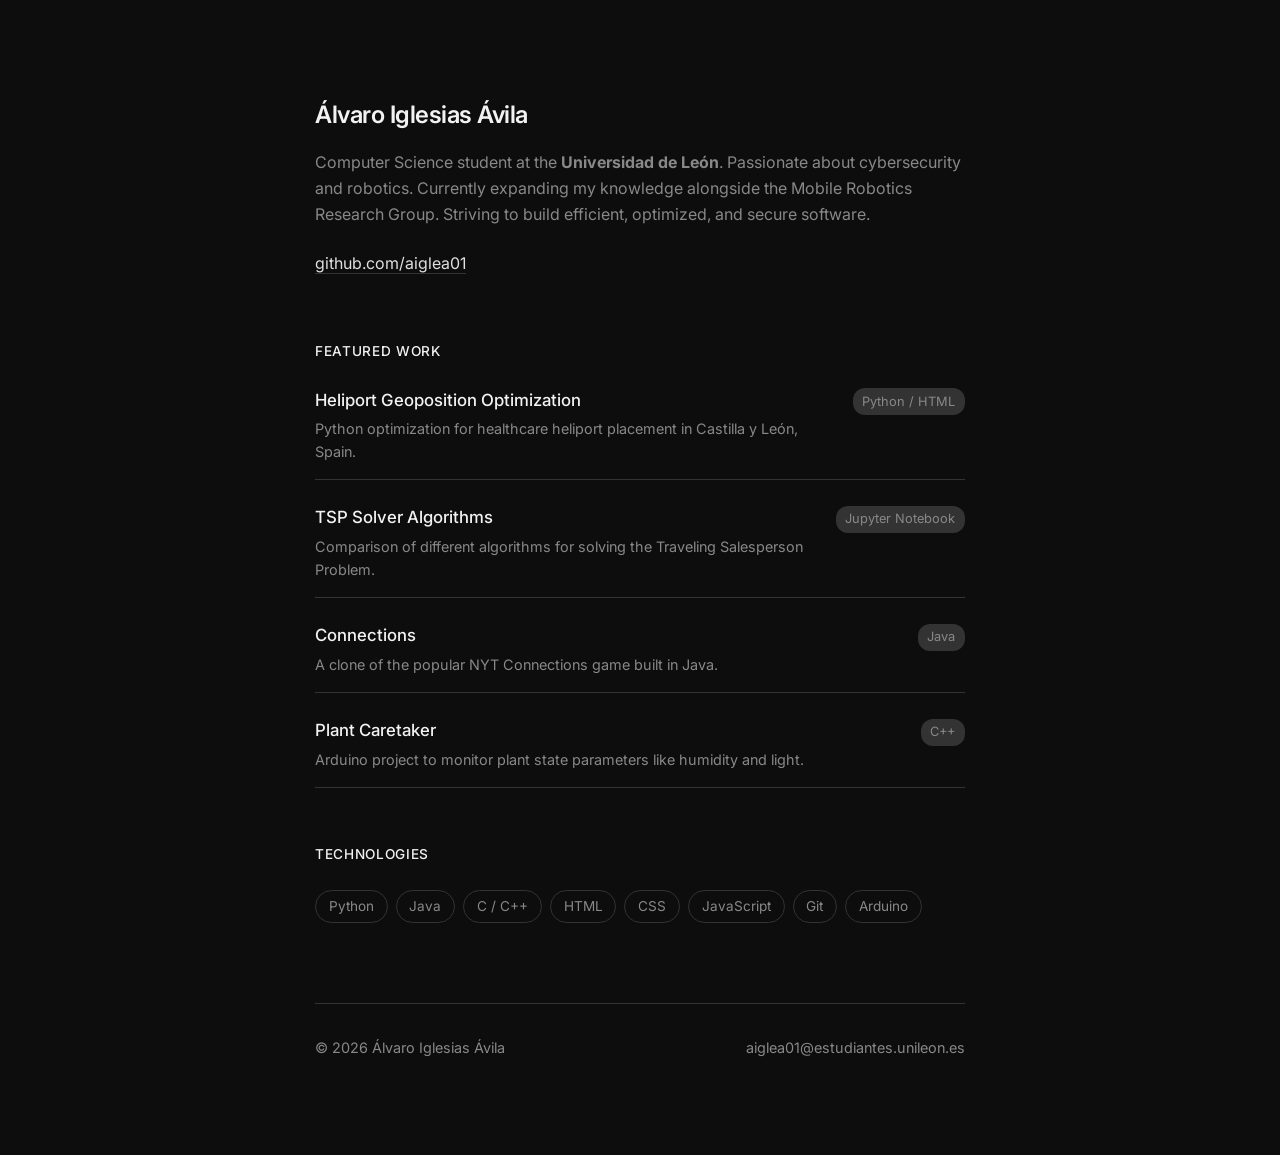
==== index.html @ 60347c6a "Basic schema for web page added" ====
<!DOCTYPE html>
<html lang="en">
<head>
    <meta charset="UTF-8">
    <meta name="viewport" content="width=device-width, initial-scale=1.0">
    <title>Álvaro Iglesias Ávila | aiglea01</title>
    <link rel="preconnect" href="https://fonts.googleapis.com">
    <link rel="preconnect" href="https://fonts.gstatic.com" crossorigin>
    <link href="https://fonts.googleapis.com/css2?family=Inter:wght@400;500;600&display=swap" rel="stylesheet">
    <style>
        :root {
            --bg-color: #0d0d0d;
            --text-main: #f2f2f2;
            --text-muted: #888888;
            --accent: #333333;
            --accent-hover: #444444;
            --link-color: #e0e0e0;
        }

        * {
            box-sizing: border-box;
            margin: 0;
            padding: 0;
        }

        body {
            font-family: 'Inter', -apple-system, BlinkMacSystemFont, "Segoe UI", Roboto, Helvetica, Arial, sans-serif;
            background-color: var(--bg-color);
            color: var(--text-main);
            line-height: 1.6;
            -webkit-font-smoothing: antialiased;
            padding: 2rem;
        }

        main {
            max-width: 650px;
            margin: 4rem auto;
        }

        header {
            margin-bottom: 4rem;
        }

        h1 {
            font-size: 1.5rem;
            font-weight: 600;
            margin-bottom: 1rem;
            letter-spacing: -0.02em;
        }

        .bio {
            color: var(--text-muted);
            font-size: 1rem;
            margin-bottom: 1.5rem;
        }

        .bio a {
            color: var(--link-color);
            text-decoration: none;
            border-bottom: 1px solid var(--accent);
            transition: border-color 0.2s;
        }

        .bio a:hover {
            border-bottom-color: var(--link-color);
        }

        section {
            margin-bottom: 3.5rem;
        }

        h2 {
            font-size: 1rem;
            font-weight: 500;
            color: var(--text-main);
            margin-bottom: 1.5rem;
            text-transform: uppercase;
            letter-spacing: 0.05em;
            font-size: 0.85rem;
        }

        .project-grid {
            display: flex;
            flex-direction: column;
            gap: 1.5rem;
        }

        .project-card {
            display: flex;
            justify-content: space-between;
            align-items: baseline;
            padding-bottom: 1rem;
            border-bottom: 1px solid var(--accent);
            text-decoration: none;
            color: inherit;
            transition: opacity 0.2s;
        }

        .project-card:hover {
            opacity: 0.7;
        }

        .project-info {
            display: flex;
            flex-direction: column;
        }

        .project-title {
            font-weight: 500;
            font-size: 1.05rem;
            margin-bottom: 0.25rem;
        }

        .project-desc {
            color: var(--text-muted);
            font-size: 0.9rem;
        }

        .project-lang {
            font-size: 0.8rem;
            color: var(--text-muted);
            background: var(--accent);
            padding: 0.2rem 0.6rem;
            border-radius: 12px;
            white-space: nowrap;
            margin-left: 1rem;
        }

        .tech-list {
            display: flex;
            flex-wrap: wrap;
            gap: 0.5rem;
        }

        .tech-tag {
            font-size: 0.85rem;
            color: var(--text-muted);
            border: 1px solid var(--accent);
            padding: 0.3rem 0.8rem;
            border-radius: 20px;
        }

        footer {
            margin-top: 5rem;
            padding-top: 2rem;
            border-top: 1px solid var(--accent);
            display: flex;
            justify-content: space-between;
            color: var(--text-muted);
            font-size: 0.9rem;
        }

        footer a {
            color: var(--text-muted);
            text-decoration: none;
            transition: color 0.2s;
        }

        footer a:hover {
            color: var(--text-main);
        }

        @media (max-width: 600px) {
            .project-card {
                flex-direction: column;
                align-items: flex-start;
            }
            .project-lang {
                margin-left: 0;
                margin-top: 0.5rem;
            }
        }
    </style>
</head>
<body>

    <main>
        <header>
            <h1>Álvaro Iglesias Ávila</h1>
            <p class="bio">
                Computer Science student at the <strong>Universidad de León</strong>. Passionate about cybersecurity and robotics. Currently expanding my knowledge alongside the Mobile Robotics Research Group. Striving to build efficient, optimized, and secure software.
            </p>
            <p class="bio">
                <a href="https://github.com/aiglea01" target="_blank">github.com/aiglea01</a>
            </p>
        </header>

        <section>
            <h2>Featured Work</h2>
            <div class="project-grid">
                
                <a href="https://github.com/scsaule/heliport-geoposition-optimization" target="_blank" class="project-card">
                    <div class="project-info">
                        <span class="project-title">Heliport Geoposition Optimization</span>
                        <span class="project-desc">Python optimization for healthcare heliport placement in Castilla y León, Spain.</span>
                    </div>
                    <span class="project-lang">Python / HTML</span>
                </a>

                <a href="https://github.com/aiglea01/TSP" target="_blank" class="project-card">
                    <div class="project-info">
                        <span class="project-title">TSP Solver Algorithms</span>
                        <span class="project-desc">Comparison of different algorithms for solving the Traveling Salesperson Problem.</span>
                    </div>
                    <span class="project-lang">Jupyter Notebook</span>
                </a>

                <a href="https://github.com/scsaule/Connections" target="_blank" class="project-card">
                    <div class="project-info">
                        <span class="project-title">Connections</span>
                        <span class="project-desc">A clone of the popular NYT Connections game built in Java.</span>
                    </div>
                    <span class="project-lang">Java</span>
                </a>

                <a href="https://github.com/aiglea01/plant_caretaker" target="_blank" class="project-card">
                    <div class="project-info">
                        <span class="project-title">Plant Caretaker</span>
                        <span class="project-desc">Arduino project to monitor plant state parameters like humidity and light.</span>
                    </div>
                    <span class="project-lang">C++</span>
                </a>

            </div>
        </section>

        <section>
            <h2>Technologies</h2>
            <div class="tech-list">
                <span class="tech-tag">Python</span>
                <span class="tech-tag">Java</span>
                <span class="tech-tag">C / C++</span>
                <span class="tech-tag">HTML</span>
                <span class="tech-tag">CSS</span>
                <span class="tech-tag">JavaScript</span>
                <span class="tech-tag">Git</span>
                <span class="tech-tag">Arduino</span>
            </div>
        </section>

        <footer>
            <span>© 2026 Álvaro Iglesias Ávila</span>
            <a href="mailto:aiglea01@estudiantes.unileon.es">aiglea01@estudiantes.unileon.es</a>
        </footer>
    </main>

</body>
</html>
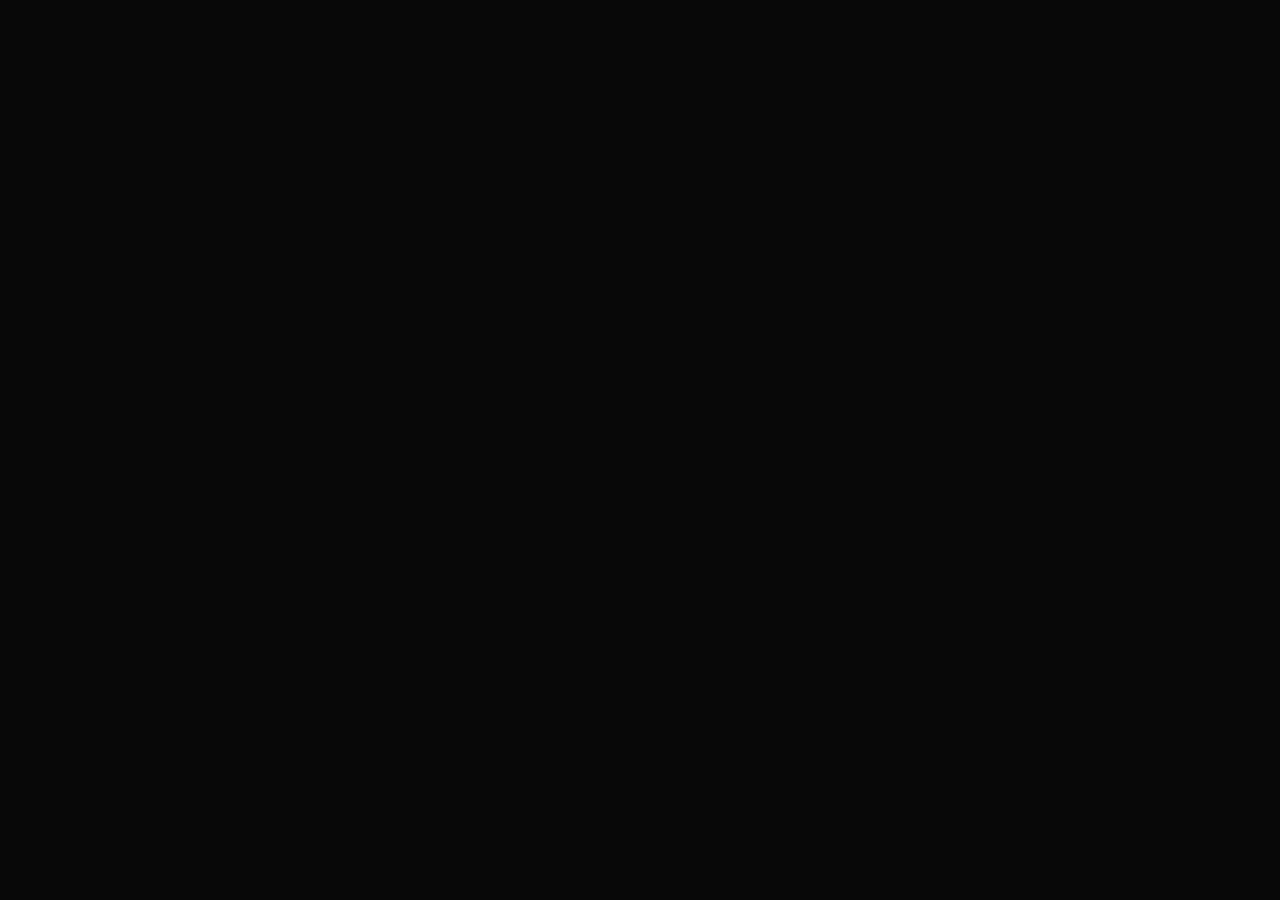
==== commit dbf987f5: "Improved animations and colors" ====
--- a/index.html
+++ b/index.html
@@ -1,5 +1,5 @@
 <!DOCTYPE html>
-<html lang="en">
+<html lang="es">
 <head>
     <meta charset="UTF-8">
     <meta name="viewport" content="width=device-width, initial-scale=1.0">
@@ -9,12 +9,17 @@
     <link href="https://fonts.googleapis.com/css2?family=Inter:wght@400;500;600&display=swap" rel="stylesheet">
     <style>
         :root {
-            --bg-color: #0d0d0d;
+            --bg-color: #080808;
+            --card-bg: #111;
             --text-main: #f2f2f2;
             --text-muted: #888888;
-            --accent: #333333;
-            --accent-hover: #444444;
-            --link-color: #e0e0e0;
+            
+            /* NUEVO COLOR DE ACENTO NARANJA VIBRANTE */
+            --accent-color: #ff9f43; /* Naranja tech moderno */
+            --accent-hover: #e68a2e;
+            
+            --border-muted: #222222;
+            --animation-speed: 0.6s;
         }
 
         * {
@@ -30,55 +35,85 @@
             line-height: 1.6;
             -webkit-font-smoothing: antialiased;
             padding: 2rem;
+            opacity: 0;
+            animation: fadeInBody 1s ease-out forwards;
         }
 
         main {
-            max-width: 650px;
-            margin: 4rem auto;
-        }
-
-        header {
-            margin-bottom: 4rem;
-        }
+            max-width: 680px;
+            margin: 5rem auto;
+        }
+
+        /* --- Animaciones Keyframes --- */
+        @keyframes fadeInBody {
+            to { opacity: 1; }
+        }
+
+        @keyframes slideInUp {
+            from {
+                opacity: 0;
+                transform: translateY(20px);
+            }
+            to {
+                opacity: 1;
+                transform: translateY(0);
+            }
+        }
+
+        /* --- Estilos de Sección con Animación --- */
+        header, section, footer {
+            opacity: 0;
+            animation: slideInUp var(--animation-speed) ease-out forwards;
+        }
+
+        header { animation-delay: 0.2s; margin-bottom: 5rem; text-align: center;}
+        section:nth-of-type(1) { animation-delay: 0.4s; }
+        section:nth-of-type(2) { animation-delay: 0.6s; }
+        footer { animation-delay: 0.8s; }
 
         h1 {
-            font-size: 1.5rem;
+            font-size: 2.2rem;
             font-weight: 600;
             margin-bottom: 1rem;
-            letter-spacing: -0.02em;
+            letter-spacing: -0.04em;
+            color: var(--text-main);
         }
 
         .bio {
             color: var(--text-muted);
-            font-size: 1rem;
-            margin-bottom: 1.5rem;
+            font-size: 1.05rem;
+            max-width: 580px;
+            margin: 0 auto 1.5rem auto;
         }
 
         .bio a {
             color: var(--link-color);
             text-decoration: none;
-            border-bottom: 1px solid var(--accent);
-            transition: border-color 0.2s;
+            border-bottom: 1px solid var(--border-muted);
+            transition: all 0.3s ease;
         }
 
         .bio a:hover {
-            border-bottom-color: var(--link-color);
+            /* COLOR EN ENLACES DE BIO */
+            border-bottom-color: var(--accent-color);
+            color: var(--accent-color);
         }
 
         section {
-            margin-bottom: 3.5rem;
+            margin-bottom: 4rem;
         }
 
         h2 {
-            font-size: 1rem;
+            font-size: 0.85rem;
             font-weight: 500;
             color: var(--text-main);
-            margin-bottom: 1.5rem;
+            margin-bottom: 2rem;
             text-transform: uppercase;
-            letter-spacing: 0.05em;
-            font-size: 0.85rem;
-        }
-
+            letter-spacing: 0.15em;
+            opacity: 0.6;
+        }
+
+        /* --- Project Grid & Cards --- */
         .project-grid {
             display: flex;
             flex-direction: column;
@@ -88,161 +123,107 @@
         .project-card {
             display: flex;
             justify-content: space-between;
-            align-items: baseline;
-            padding-bottom: 1rem;
-            border-bottom: 1px solid var(--accent);
+            align-items: center;
+            padding: 1.5rem;
+            background-color: var(--card-bg);
+            border: 1px solid var(--border-muted);
+            border-radius: 12px;
             text-decoration: none;
             color: inherit;
-            transition: opacity 0.2s;
+            transition: transform 0.3s ease, border-color 0.3s ease, background-color 0.3s ease, box-shadow 0.3s ease;
         }
 
         .project-card:hover {
-            opacity: 0.7;
+            transform: translateY(-4px);
+            /* COLOR EN BORDE Y SOMBRA DE TARJETA */
+            border-color: var(--accent-color);
+            background-color: #161616;
+            box-shadow: 0 8px 30px rgba(255, 159, 67, 0.1); /* Brillo sutil naranja */
         }
 
         .project-info {
             display: flex;
             flex-direction: column;
+            gap: 0.3rem;
         }
 
         .project-title {
-            font-weight: 500;
-            font-size: 1.05rem;
-            margin-bottom: 0.25rem;
+            font-weight: 600;
+            font-size: 1.15rem;
+            color: var(--text-main);
+            transition: color 0.3s ease;
+        }
+        
+        /* El título también cambia ligeramente de color en hover */
+        .project-card:hover .project-title {
+            color: #fff;
         }
 
         .project-desc {
             color: var(--text-muted);
-            font-size: 0.9rem;
+            font-size: 0.95rem;
+            max-width: 480px;
+        }
+
+        .project-meta {
+            text-align: right;
+            display: flex;
+            flex-direction: column;
+            align-items: flex-end;
+            gap: 0.5rem;
+            margin-left: 1.5rem;
         }
 
         .project-lang {
             font-size: 0.8rem;
-            color: var(--text-muted);
-            background: var(--accent);
-            padding: 0.2rem 0.6rem;
-            border-radius: 12px;
-            white-space: nowrap;
-            margin-left: 1rem;
-        }
-
-        .tech-list {
-            display: flex;
-            flex-wrap: wrap;
-            gap: 0.5rem;
-        }
-
-        .tech-tag {
-            font-size: 0.85rem;
-            color: var(--text-muted);
-            border: 1px solid var(--accent);
+            font-weight: 600;
+            /* COLOR EN ETIQUETA DE LENGUAJE */
+            color: #000; /* Texto oscuro para contraste */
+            background: var(--accent-color);
             padding: 0.3rem 0.8rem;
             border-radius: 20px;
-        }
-
+            white-space: nowrap;
+        }
+
+        /* --- Tech Tags --- */
+        .tech-list {
+            display: flex;
+            flex-wrap: wrap;
+            gap: 0.75rem;
+        }
+
+        .tech-tag {
+            font-size: 0.9rem;
+            font-weight: 500;
+            color: var(--text-muted);
+            border: 1px solid var(--border-muted);
+            padding: 0.5rem 1.2rem;
+            border-radius: 25px;
+            transition: all 0.3s ease;
+            cursor: default;
+            background-color: rgba(255,255,255,0.02);
+        }
+
+        .tech-tag:hover {
+            /* COLOR EN ETIQUETAS DE TECNOLOGÍA */
+            border-color: var(--accent-color);
+            color: var(--accent-color);
+            background-color: rgba(255, 159, 67, 0.03);
+            transform: scale(1.03);
+        }
+
+        /* --- Footer --- */
         footer {
-            margin-top: 5rem;
-            padding-top: 2rem;
-            border-top: 1px solid var(--accent);
+            margin-top: 6rem;
+            padding-top: 2.5rem;
+            border-top: 1px solid var(--border-muted);
             display: flex;
             justify-content: space-between;
-            color: var(--text-muted);
-            font-size: 0.9rem;
+            align-items: center;
+            color: var(--text-muted);
+            font-size: 0.95rem;
         }
 
         footer a {
             color: var(--text-muted);
             text-decoration: none;
-            transition: color 0.2s;
-        }
-
-        footer a:hover {
-            color: var(--text-main);
-        }
-
-        @media (max-width: 600px) {
-            .project-card {
-                flex-direction: column;
-                align-items: flex-start;
-            }
-            .project-lang {
-                margin-left: 0;
-                margin-top: 0.5rem;
-            }
-        }
-    </style>
-</head>
-<body>
-
-    <main>
-        <header>
-            <h1>Álvaro Iglesias Ávila</h1>
-            <p class="bio">
-                Computer Science student at the <strong>Universidad de León</strong>. Passionate about cybersecurity and robotics. Currently expanding my knowledge alongside the Mobile Robotics Research Group. Striving to build efficient, optimized, and secure software.
-            </p>
-            <p class="bio">
-                <a href="https://github.com/aiglea01" target="_blank">github.com/aiglea01</a>
-            </p>
-        </header>
-
-        <section>
-            <h2>Featured Work</h2>
-            <div class="project-grid">
-                
-                <a href="https://github.com/scsaule/heliport-geoposition-optimization" target="_blank" class="project-card">
-                    <div class="project-info">
-                        <span class="project-title">Heliport Geoposition Optimization</span>
-                        <span class="project-desc">Python optimization for healthcare heliport placement in Castilla y León, Spain.</span>
-                    </div>
-                    <span class="project-lang">Python / HTML</span>
-                </a>
-
-                <a href="https://github.com/aiglea01/TSP" target="_blank" class="project-card">
-                    <div class="project-info">
-                        <span class="project-title">TSP Solver Algorithms</span>
-                        <span class="project-desc">Comparison of different algorithms for solving the Traveling Salesperson Problem.</span>
-                    </div>
-                    <span class="project-lang">Jupyter Notebook</span>
-                </a>
-
-                <a href="https://github.com/scsaule/Connections" target="_blank" class="project-card">
-                    <div class="project-info">
-                        <span class="project-title">Connections</span>
-                        <span class="project-desc">A clone of the popular NYT Connections game built in Java.</span>
-                    </div>
-                    <span class="project-lang">Java</span>
-                </a>
-
-                <a href="https://github.com/aiglea01/plant_caretaker" target="_blank" class="project-card">
-                    <div class="project-info">
-                        <span class="project-title">Plant Caretaker</span>
-                        <span class="project-desc">Arduino project to monitor plant state parameters like humidity and light.</span>
-                    </div>
-                    <span class="project-lang">C++</span>
-                </a>
-
-            </div>
-        </section>
-
-        <section>
-            <h2>Technologies</h2>
-            <div class="tech-list">
-                <span class="tech-tag">Python</span>
-                <span class="tech-tag">Java</span>
-                <span class="tech-tag">C / C++</span>
-                <span class="tech-tag">HTML</span>
-                <span class="tech-tag">CSS</span>
-                <span class="tech-tag">JavaScript</span>
-                <span class="tech-tag">Git</span>
-                <span class="tech-tag">Arduino</span>
-            </div>
-        </section>
-
-        <footer>
-            <span>© 2026 Álvaro Iglesias Ávila</span>
-            <a href="mailto:aiglea01@estudiantes.unileon.es">aiglea01@estudiantes.unileon.es</a>
-        </footer>
-    </main>
-
-</body>
-</html>
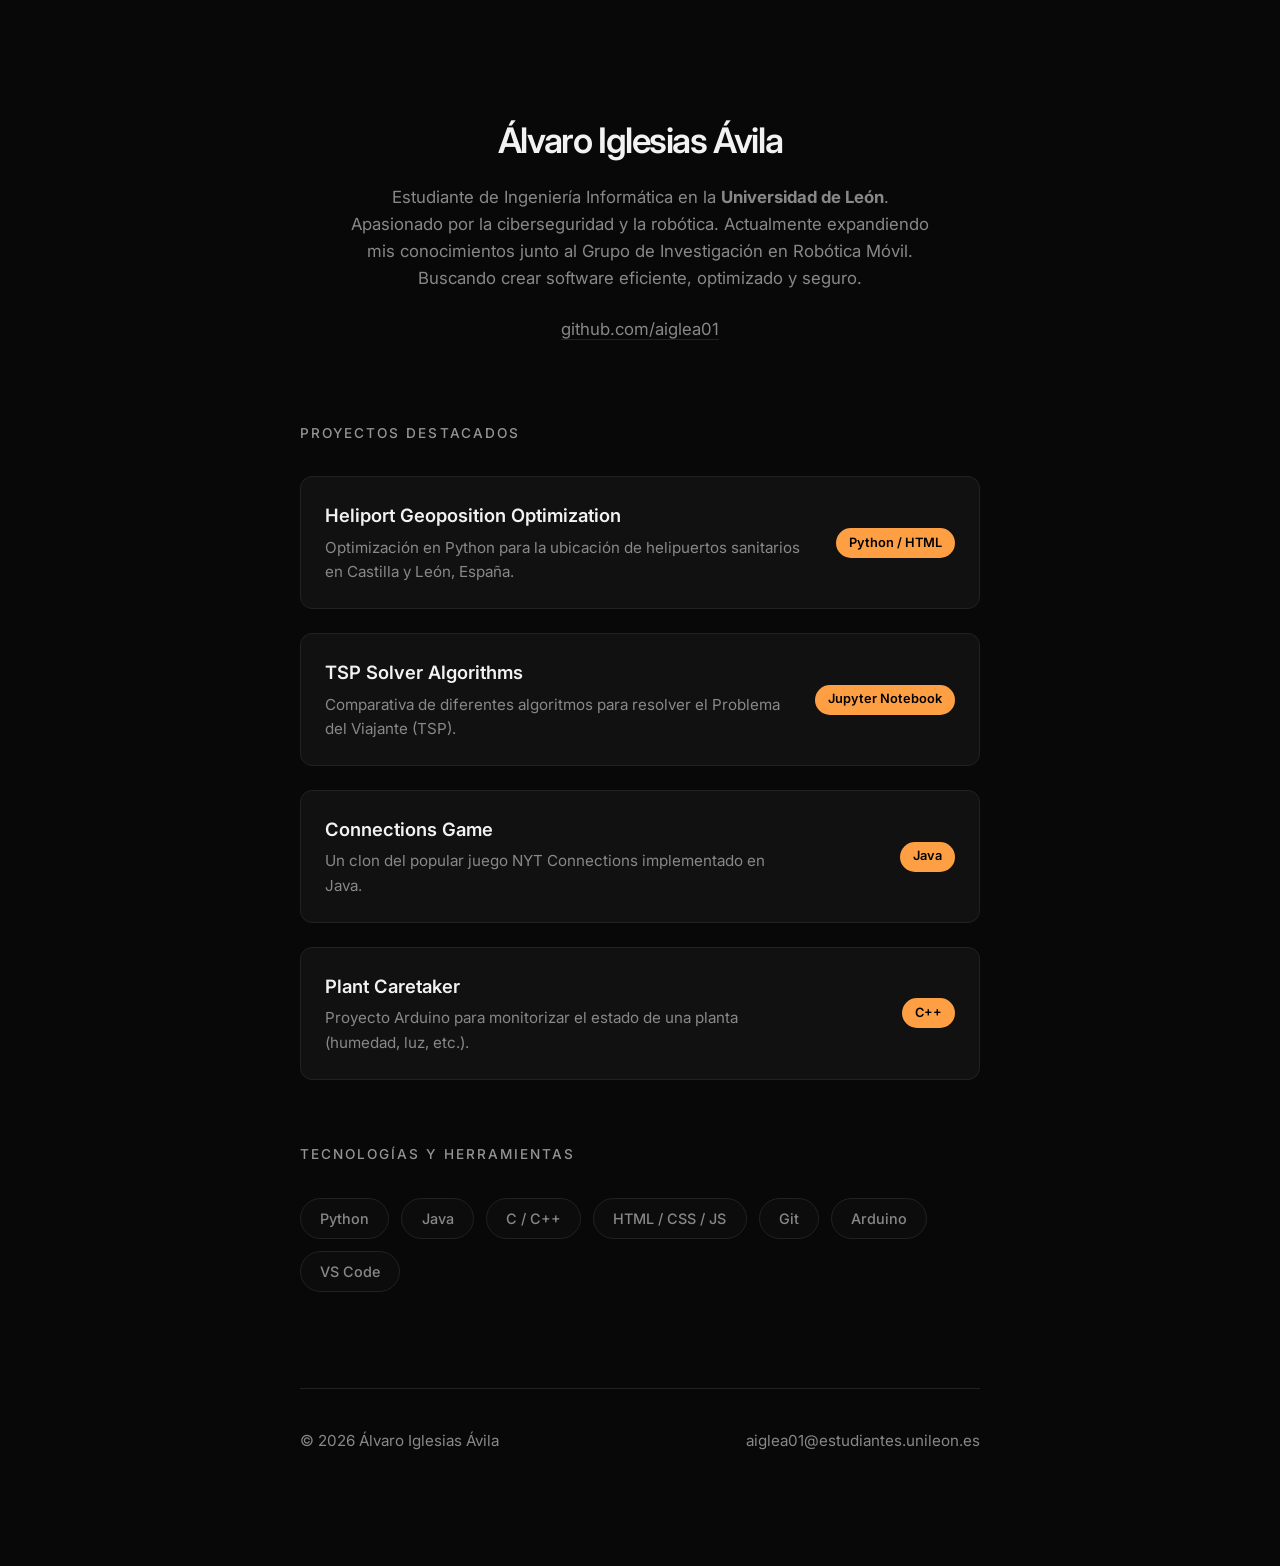
==== commit 5f44a2fd: "Error fixed" ====
--- a/index.html
+++ b/index.html
@@ -227,3 +227,119 @@
         footer a {
             color: var(--text-muted);
             text-decoration: none;
+            transition: all 0.3s ease;
+            border-bottom: 1px solid transparent;
+        }
+
+        footer a:hover {
+            color: var(--accent-color);
+            border-bottom-color: var(--accent-color);
+        }
+
+        /* --- Responsive --- */
+        @media (max-width: 650px) {
+            main { margin: 3rem auto; padding: 0 1rem; }
+            h1 { font-size: 1.9rem; }
+            .project-card {
+                flex-direction: column;
+                align-items: flex-start;
+                gap: 1rem;
+                padding: 1.25rem;
+            }
+            .project-meta {
+                text-align: left;
+                align-items: flex-start;
+                width: 100%;
+                margin-left: 0;
+                border-top: 1px solid var(--border-muted);
+                padding-top: 1rem;
+            }
+            footer {
+                flex-direction: column;
+                gap: 1rem;
+                text-align: center;
+            }
+        }
+    </style>
+</head>
+<body>
+
+    <main>
+        <header>
+            <h1>Álvaro Iglesias Ávila</h1>
+            <p class="bio">
+                Estudiante de Ingeniería Informática en la <strong>Universidad de León</strong>. Apasionado por la ciberseguridad y la robótica. Actualmente expandiendo mis conocimientos junto al Grupo de Investigación en Robótica Móvil. Buscando crear software eficiente, optimizado y seguro.
+            </p>
+            <p class="bio">
+                <a href="https://github.com/aiglea01" target="_blank">github.com/aiglea01</a>
+            </p>
+        </header>
+
+        <section>
+            <h2>Proyectos Destacados</h2>
+            <div class="project-grid">
+                
+                <a href="https://github.com/scsaule/heliport-geoposition-optimization" target="_blank" class="project-card">
+                    <div class="project-info">
+                        <span class="project-title">Heliport Geoposition Optimization</span>
+                        <span class="project-desc">Optimización en Python para la ubicación de helipuertos sanitarios en Castilla y León, España.</span>
+                    </div>
+                    <div class="project-meta">
+                        <span class="project-lang">Python / HTML</span>
+                    </div>
+                </a>
+
+                <a href="https://github.com/aiglea01/TSP" target="_blank" class="project-card">
+                    <div class="project-info">
+                        <span class="project-title">TSP Solver Algorithms</span>
+                        <span class="project-desc">Comparativa de diferentes algoritmos para resolver el Problema del Viajante (TSP).</span>
+                    </div>
+                    <div class="project-meta">
+                        <span class="project-lang">Jupyter Notebook</span>
+                    </div>
+                </a>
+
+                <a href="https://github.com/scsaule/Connections" target="_blank" class="project-card">
+                    <div class="project-info">
+                        <span class="project-title">Connections Game</span>
+                        <span class="project-desc">Un clon del popular juego NYT Connections implementado en Java.</span>
+                    </div>
+                    <div class="project-meta">
+                        <span class="project-lang">Java</span>
+                    </div>
+                </a>
+
+                <a href="https://github.com/aiglea01/plant_caretaker" target="_blank" class="project-card">
+                    <div class="project-info">
+                        <span class="project-title">Plant Caretaker</span>
+                        <span class="project-desc">Proyecto Arduino para monitorizar el estado de una planta (humedad, luz, etc.).</span>
+                    </div>
+                    <div class="project-meta">
+                        <span class="project-lang">C++</span>
+                    </div>
+                </a>
+
+            </div>
+        </section>
+
+        <section>
+            <h2>Tecnologías y Herramientas</h2>
+            <div class="tech-list">
+                <span class="tech-tag">Python</span>
+                <span class="tech-tag">Java</span>
+                <span class="tech-tag">C / C++</span>
+                <span class="tech-tag">HTML / CSS / JS</span>
+                <span class="tech-tag">Git</span>
+                <span class="tech-tag">Arduino</span>
+                <span class="tech-tag">VS Code</span>
+            </div>
+        </section>
+
+        <footer>
+            <span>© 2026 Álvaro Iglesias Ávila</span>
+            <a href="mailto:aiglea01@estudiantes.unileon.es">aiglea01@estudiantes.unileon.es</a>
+        </footer>
+    </main>
+
+</body>
+</html>
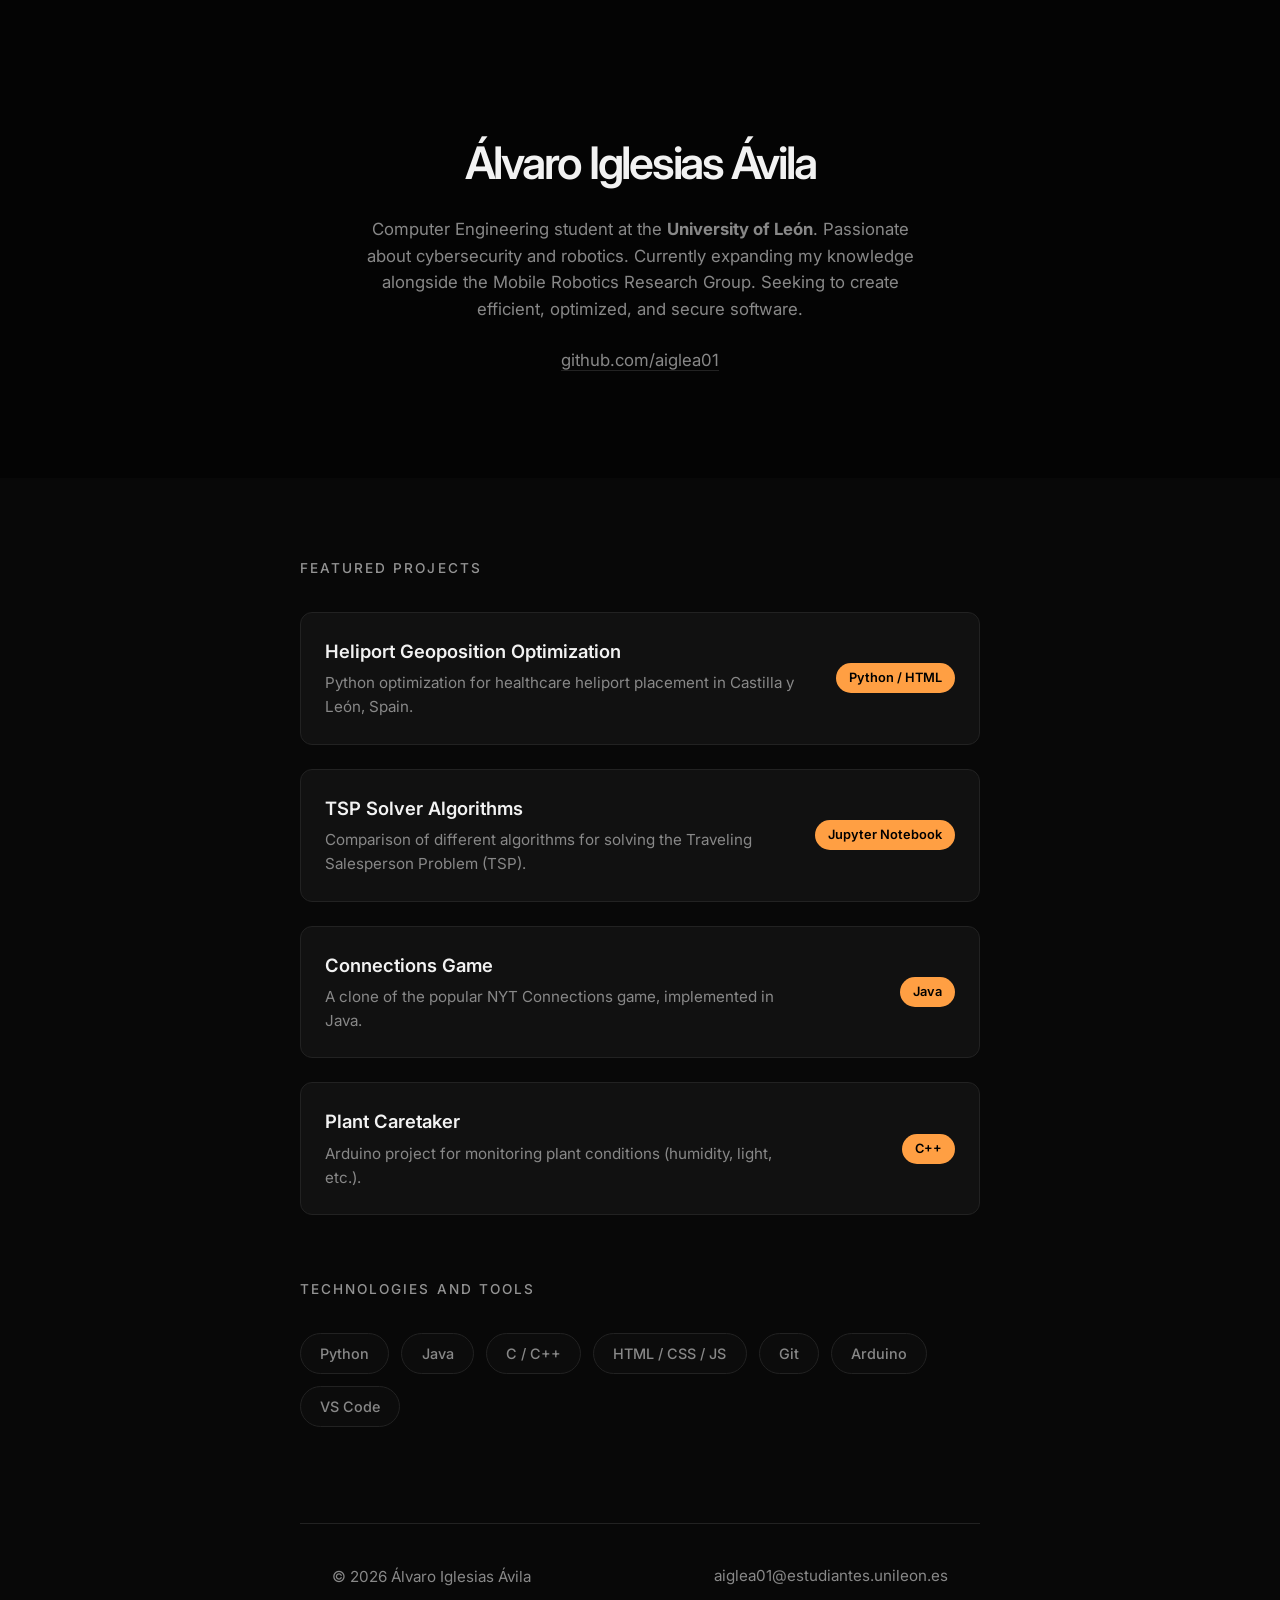
==== commit 734aa324: "Image added and translated to english" ====
--- a/index.html
+++ b/index.html
@@ -1,5 +1,5 @@
 <!DOCTYPE html>
-<html lang="es">
+<html lang="en">
 <head>
     <meta charset="UTF-8">
     <meta name="viewport" content="width=device-width, initial-scale=1.0">
@@ -14,8 +14,8 @@
             --text-main: #f2f2f2;
             --text-muted: #888888;
             
-            /* NUEVO COLOR DE ACENTO NARANJA VIBRANTE */
-            --accent-color: #ff9f43; /* Naranja tech moderno */
+            /* VIBRANT ORANGE ACCENT COLOR */
+            --accent-color: #ff9f43; /* Modern tech orange */
             --accent-hover: #e68a2e;
             
             --border-muted: #222222;
@@ -34,17 +34,12 @@
             color: var(--text-main);
             line-height: 1.6;
             -webkit-font-smoothing: antialiased;
-            padding: 2rem;
+            padding: 0; /* Removing body padding to let the banner breathe */
             opacity: 0;
             animation: fadeInBody 1s ease-out forwards;
         }
 
-        main {
-            max-width: 680px;
-            margin: 5rem auto;
-        }
-
-        /* --- Animaciones Keyframes --- */
+        /* --- Keyframes Animations --- */
         @keyframes fadeInBody {
             to { opacity: 1; }
         }
@@ -60,23 +55,55 @@
             }
         }
 
-        /* --- Estilos de Sección con Animación --- */
+        /* --- Animated Section Styles --- */
         header, section, footer {
             opacity: 0;
             animation: slideInUp var(--animation-speed) ease-out forwards;
         }
 
-        header { animation-delay: 0.2s; margin-bottom: 5rem; text-align: center;}
+        header {
+            animation-delay: 0.2s;
+            margin-bottom: 5rem;
+            text-align: center;
+            /* HEADER BANNER INTEGRATION */
+            position: relative;
+            background-image: url('image_0.png');
+            background-size: cover;
+            background-position: center;
+            padding: 8rem 2rem 5rem 2rem; /* Large top padding to move text off the image, bottom padding for breathing room */
+        }
+
+        /* Dark overlay for readability over the photo */
+        header::after {
+            content: '';
+            position: absolute;
+            top: 0;
+            left: 0;
+            width: 100%;
+            height: 100%;
+            background-color: rgba(0, 0, 0, 0.4); /* Subtle dark overlay */
+            z-index: 1;
+        }
+
+        main {
+            max-width: 680px;
+            margin: 0 auto 5rem auto; /* Large bottom margin for pie de página separation */
+            position: relative;
+            z-index: 2; /* Main content above header overlay */
+        }
+
         section:nth-of-type(1) { animation-delay: 0.4s; }
         section:nth-of-type(2) { animation-delay: 0.6s; }
         footer { animation-delay: 0.8s; }
 
         h1 {
-            font-size: 2.2rem;
+            font-size: 2.8rem;
             font-weight: 600;
             margin-bottom: 1rem;
-            letter-spacing: -0.04em;
+            letter-spacing: -0.05em;
             color: var(--text-main);
+            position: relative;
+            z-index: 3; /* Title above overlay and other content */
         }
 
         .bio {
@@ -84,6 +111,8 @@
             font-size: 1.05rem;
             max-width: 580px;
             margin: 0 auto 1.5rem auto;
+            position: relative;
+            z-index: 3;
         }
 
         .bio a {
@@ -94,7 +123,7 @@
         }
 
         .bio a:hover {
-            /* COLOR EN ENLACES DE BIO */
+            /* COLOR ON BIO LINKS */
             border-bottom-color: var(--accent-color);
             color: var(--accent-color);
         }
@@ -135,10 +164,10 @@
 
         .project-card:hover {
             transform: translateY(-4px);
-            /* COLOR EN BORDE Y SOMBRA DE TARJETA */
+            /* COLOR ON CARD BORDER AND SHADOW */
             border-color: var(--accent-color);
             background-color: #161616;
-            box-shadow: 0 8px 30px rgba(255, 159, 67, 0.1); /* Brillo sutil naranja */
+            box-shadow: 0 8px 30px rgba(255, 159, 67, 0.1); /* Subtle orange glow */
         }
 
         .project-info {
@@ -154,7 +183,7 @@
             transition: color 0.3s ease;
         }
         
-        /* El título también cambia ligeramente de color en hover */
+        /* The title also changes color slightly on hover */
         .project-card:hover .project-title {
             color: #fff;
         }
@@ -177,8 +206,8 @@
         .project-lang {
             font-size: 0.8rem;
             font-weight: 600;
-            /* COLOR EN ETIQUETA DE LENGUAJE */
-            color: #000; /* Texto oscuro para contraste */
+            /* COLOR ON LANGUAGE TAG */
+            color: #000; /* Dark text for contrast */
             background: var(--accent-color);
             padding: 0.3rem 0.8rem;
             border-radius: 20px;
@@ -205,23 +234,25 @@
         }
 
         .tech-tag:hover {
-            /* COLOR EN ETIQUETAS DE TECNOLOGÍA */
+            /* COLOR ON TECH TAGS */
             border-color: var(--accent-color);
             color: var(--accent-color);
             background-color: rgba(255, 159, 67, 0.03);
             transform: scale(1.03);
         }
 
-        /* --- Footer --- */
+        /* --- Pie de página (Footer) --- */
         footer {
             margin-top: 6rem;
-            padding-top: 2.5rem;
+            padding: 2.5rem 2rem 1.5rem 2rem;
             border-top: 1px solid var(--border-muted);
             display: flex;
             justify-content: space-between;
             align-items: center;
             color: var(--text-muted);
             font-size: 0.95rem;
+            position: relative;
+            z-index: 2;
         }
 
         footer a {
@@ -238,8 +269,9 @@
 
         /* --- Responsive --- */
         @media (max-width: 650px) {
-            main { margin: 3rem auto; padding: 0 1rem; }
-            h1 { font-size: 1.9rem; }
+            header { padding: 6rem 1rem 3rem 1rem; }
+            main { margin: 0 auto 3rem auto; padding: 0 1rem; }
+            h1 { font-size: 2.2rem; }
             .project-card {
                 flex-direction: column;
                 align-items: flex-start;
@@ -258,31 +290,32 @@
                 flex-direction: column;
                 gap: 1rem;
                 text-align: center;
+                padding: 2.5rem 1rem 1.5rem 1rem;
             }
         }
     </style>
 </head>
 <body>
 
+    <header>
+        <h1>Álvaro Iglesias Ávila</h1>
+        <p class="bio">
+            Computer Engineering student at the <strong>University of León</strong>. Passionate about cybersecurity and robotics. Currently expanding my knowledge alongside the Mobile Robotics Research Group. Seeking to create efficient, optimized, and secure software.
+        </p>
+        <p class="bio">
+            <a href="https://github.com/aiglea01" target="_blank">github.com/aiglea01</a>
+        </p>
+    </header>
+
     <main>
-        <header>
-            <h1>Álvaro Iglesias Ávila</h1>
-            <p class="bio">
-                Estudiante de Ingeniería Informática en la <strong>Universidad de León</strong>. Apasionado por la ciberseguridad y la robótica. Actualmente expandiendo mis conocimientos junto al Grupo de Investigación en Robótica Móvil. Buscando crear software eficiente, optimizado y seguro.
-            </p>
-            <p class="bio">
-                <a href="https://github.com/aiglea01" target="_blank">github.com/aiglea01</a>
-            </p>
-        </header>
-
         <section>
-            <h2>Proyectos Destacados</h2>
+            <h2>Featured Projects</h2>
             <div class="project-grid">
                 
                 <a href="https://github.com/scsaule/heliport-geoposition-optimization" target="_blank" class="project-card">
                     <div class="project-info">
                         <span class="project-title">Heliport Geoposition Optimization</span>
-                        <span class="project-desc">Optimización en Python para la ubicación de helipuertos sanitarios en Castilla y León, España.</span>
+                        <span class="project-desc">Python optimization for healthcare heliport placement in Castilla y León, Spain.</span>
                     </div>
                     <div class="project-meta">
                         <span class="project-lang">Python / HTML</span>
@@ -292,7 +325,7 @@
                 <a href="https://github.com/aiglea01/TSP" target="_blank" class="project-card">
                     <div class="project-info">
                         <span class="project-title">TSP Solver Algorithms</span>
-                        <span class="project-desc">Comparativa de diferentes algoritmos para resolver el Problema del Viajante (TSP).</span>
+                        <span class="project-desc">Comparison of different algorithms for solving the Traveling Salesperson Problem (TSP).</span>
                     </div>
                     <div class="project-meta">
                         <span class="project-lang">Jupyter Notebook</span>
@@ -302,7 +335,7 @@
                 <a href="https://github.com/scsaule/Connections" target="_blank" class="project-card">
                     <div class="project-info">
                         <span class="project-title">Connections Game</span>
-                        <span class="project-desc">Un clon del popular juego NYT Connections implementado en Java.</span>
+                        <span class="project-desc">A clone of the popular NYT Connections game, implemented in Java.</span>
                     </div>
                     <div class="project-meta">
                         <span class="project-lang">Java</span>
@@ -312,7 +345,7 @@
                 <a href="https://github.com/aiglea01/plant_caretaker" target="_blank" class="project-card">
                     <div class="project-info">
                         <span class="project-title">Plant Caretaker</span>
-                        <span class="project-desc">Proyecto Arduino para monitorizar el estado de una planta (humedad, luz, etc.).</span>
+                        <span class="project-desc">Arduino project for monitoring plant conditions (humidity, light, etc.).</span>
                     </div>
                     <div class="project-meta">
                         <span class="project-lang">C++</span>
@@ -323,7 +356,7 @@
         </section>
 
         <section>
-            <h2>Tecnologías y Herramientas</h2>
+            <h2>Technologies and Tools</h2>
             <div class="tech-list">
                 <span class="tech-tag">Python</span>
                 <span class="tech-tag">Java</span>
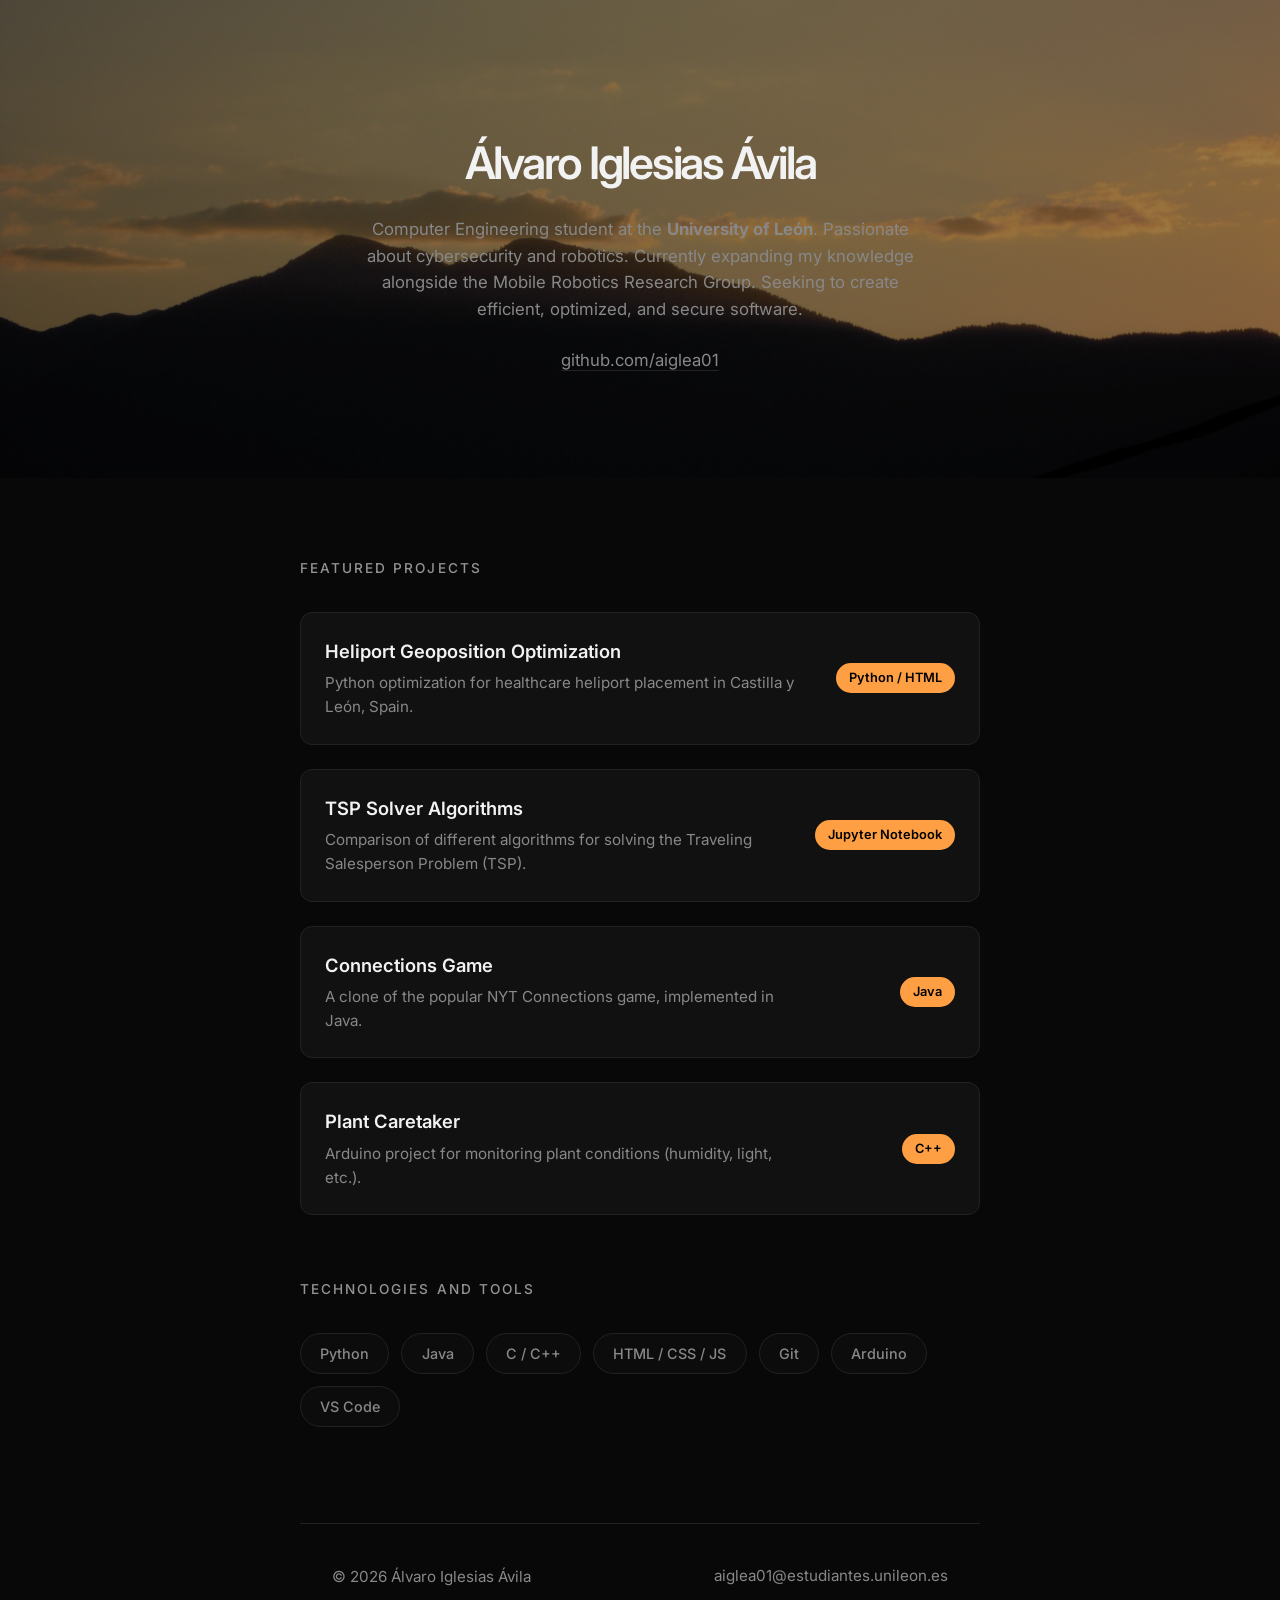
==== commit cf1ce1f2: "Image uploaded" ====
--- a/index.html
+++ b/index.html
@@ -67,10 +67,10 @@
             text-align: center;
             /* HEADER BANNER INTEGRATION */
             position: relative;
-            background-image: url('image_0.png');
+            background-image: url('DSCN3454.JPG'); /* <-- RUTA CORREGIDA */
             background-size: cover;
             background-position: center;
-            padding: 8rem 2rem 5rem 2rem; /* Large top padding to move text off the image, bottom padding for breathing room */
+            padding: 8rem 2rem 5rem 2rem;
         }
 
         /* Dark overlay for readability over the photo */
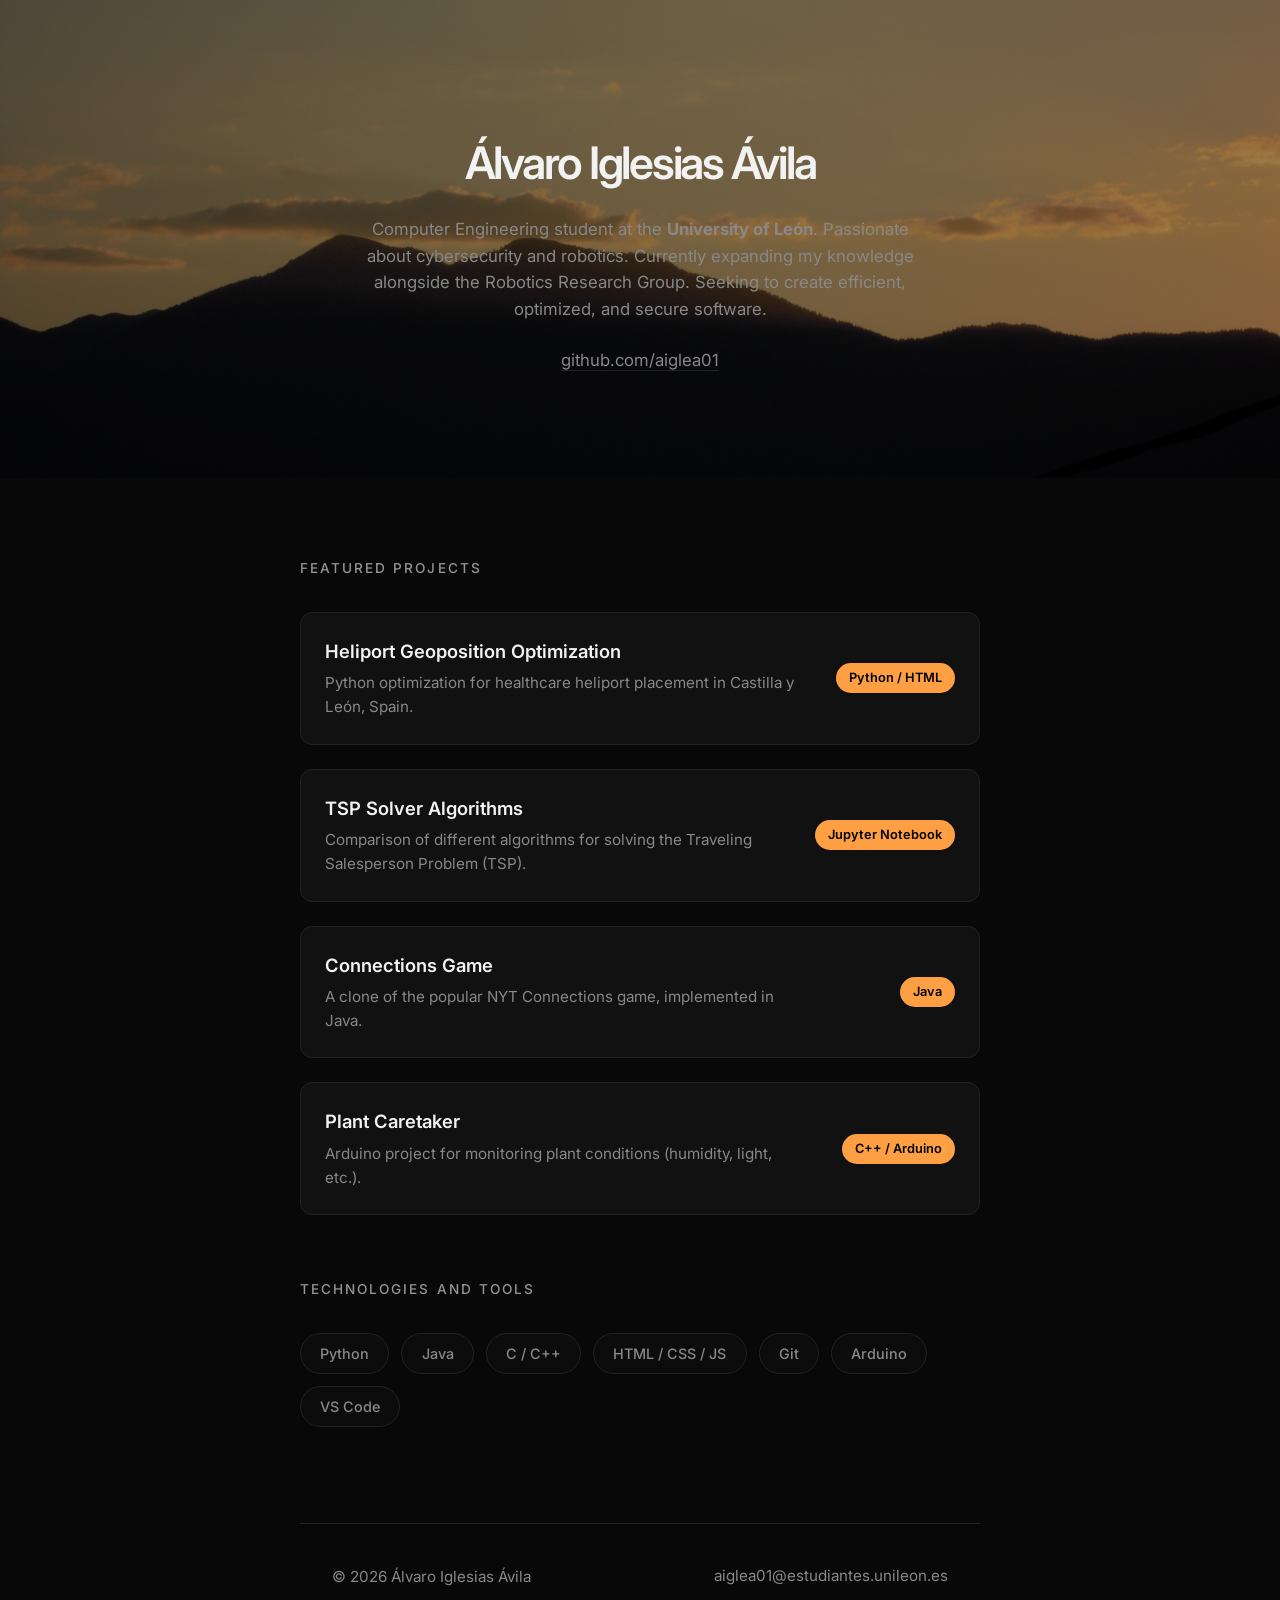
==== commit 33f9ba1e: "Text error" ====
--- a/index.html
+++ b/index.html
@@ -300,7 +300,7 @@
     <header>
         <h1>Álvaro Iglesias Ávila</h1>
         <p class="bio">
-            Computer Engineering student at the <strong>University of León</strong>. Passionate about cybersecurity and robotics. Currently expanding my knowledge alongside the Mobile Robotics Research Group. Seeking to create efficient, optimized, and secure software.
+            Computer Engineering student at the <strong>University of León</strong>. Passionate about cybersecurity and robotics. Currently expanding my knowledge alongside the Robotics Research Group. Seeking to create efficient, optimized, and secure software.
         </p>
         <p class="bio">
             <a href="https://github.com/aiglea01" target="_blank">github.com/aiglea01</a>
@@ -348,7 +348,7 @@
                         <span class="project-desc">Arduino project for monitoring plant conditions (humidity, light, etc.).</span>
                     </div>
                     <div class="project-meta">
-                        <span class="project-lang">C++</span>
+                        <span class="project-lang">C++ / Arduino</span>
                     </div>
                 </a>
 
